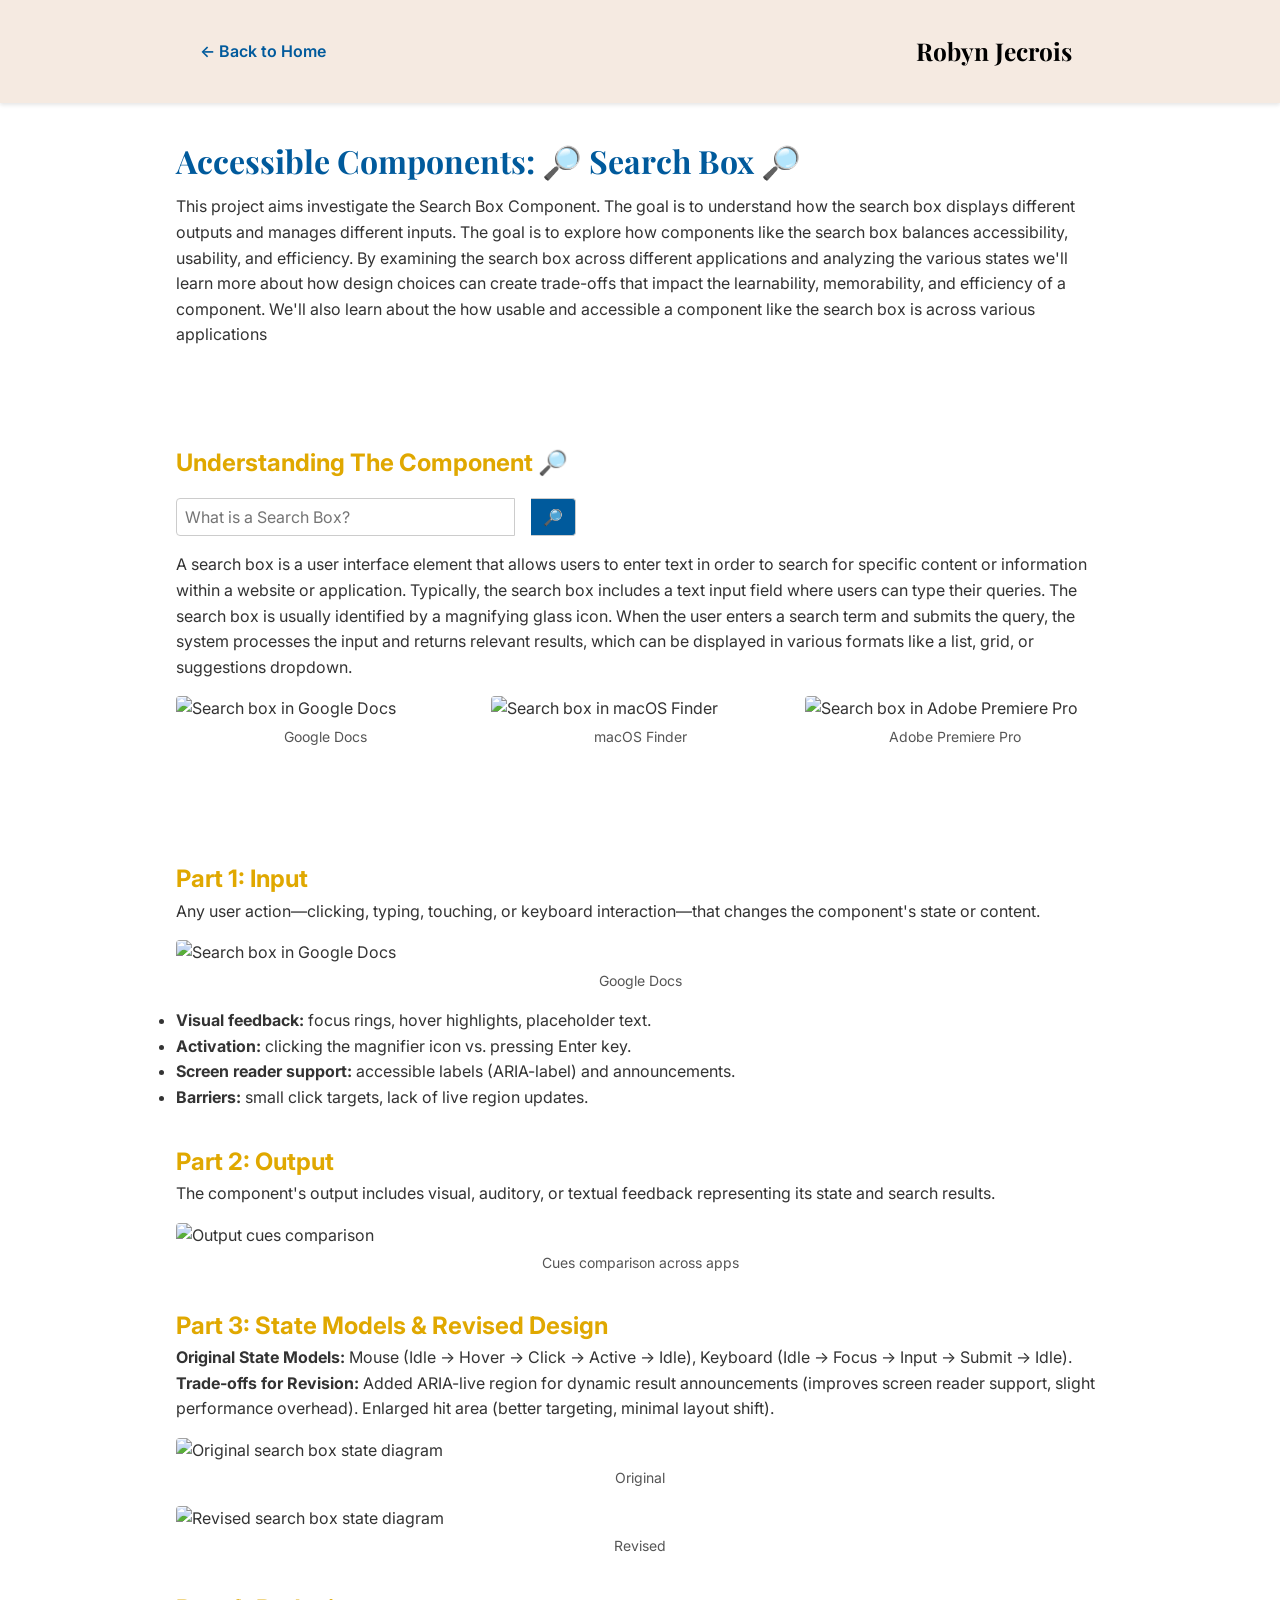
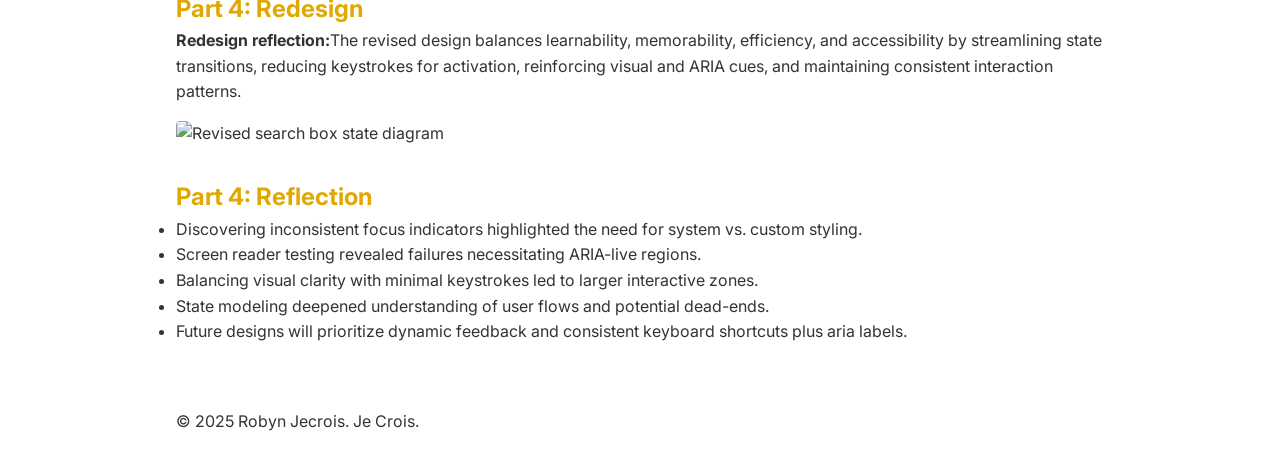
==== index.html @ f4dc9be3 "save" ====
<!DOCTYPE html>
<html lang="en">
<head>
  <meta charset="UTF-8" />
  <meta name="viewport" content="width=device-width, initial-scale=1.0" />
  <title>Accessible Components: Search Box | Robyn Jecrois Portfolio</title>
  <!-- Google Fonts -->
  <link href="https://fonts.googleapis.com/css2?family=Inter:wght@400;600&family=Playfair+Display:wght@700&display=swap" rel="stylesheet" />
  <!-- Site Styles -->
  <link rel="stylesheet" href="styles.css" />
    <link rel="stylesheet" href="searchbox.css" />
  <style>
    .project-detail h2 { font-family: 'Playfair Display', serif; font-size: 2rem; color: var(--accent-blue); margin-bottom: 0.5rem; }
    .project-detail h3 { font-size: 1.5rem; margin-top: 2rem; color: var(--accent-gold); }
    .project-image { width: 100%; height: auto; border-radius: 4px; }
    table.compare { width: 100%; border-collapse: collapse; margin-top: 1rem; }
    table.compare th, table.compare td { border: 1px solid #ccc; padding: 0.5rem; text-align: left; }
    figure { margin: 1rem 0; }
    figcaption { font-size: 0.875rem; color: #555; text-align: center; margin-top: 0.25rem; }
  </style>
</head>
<body>
  <!-- Header / Navigation -->
  <header>
        

    <nav class="container">
        <a href="https://robynno.github.io/portfolio-website/" class="back-link">&larr; Back to Home</a>
      <a href="index.html" class="logo">Robyn Jecrois</a>

    </nav>
  </header>

  <main class="container project-detail">
    <h2>Accessible Components: 🔎 Search Box 🔎</h2>
    <p> This project aims investigate the Search Box Component. The goal is to understand how
        the search box displays different outputs and manages different inputs.
        The goal is to explore how components like the search box balances
        accessibility, usability, and efficiency. By examining the search box
        across different applications and analyzing the various states we'll
        learn more about how design choices can create trade-offs that impact
        the learnability, memorability, and efficiency of a component. We'll
        also learn about the how usable and accessible a component like the
        search box is across various applications</p>
        <!-- New Section: What is a Search Box -->
    <section aria-labelledby="what-is-search-label">
      <h3 id="what-is-search-label">Understanding The Component  🔎</span></h3>
      <form role="search" aria-describedby="search-desc" class="search-demo">
        <label for="demo-search" class="visually-hidden">Search</label>
        <input type="search" id="demo-search" name="q" placeholder="What is a Search Box?" />
        <button type="submit" aria-label="Submit search">
          <span aria-hidden="true">&#128270;</span>
        </button>
      </form>
      <p id="search-desc">
        A search box is a user interface element that allows users to enter text in order to search for specific content or information within a website or application. Typically, the search box includes a text input field where users can type their queries. The search box is usually identified by a magnifying glass icon. When the user enters a search term and submits the query, the system processes the input and returns relevant results, which can be displayed in various formats like a list, grid, or suggestions dropdown.
      </p>
        <!-- Three-picture row -->
      <div class="row picture-row">
        <figure class="col-4">
          <img src="../img/google-docs.png" alt="Search box in Google Docs" class="project-image" />
          <figcaption>Google Docs</figcaption>
        </figure>
        <figure class="col-4">
          <img src="../img/finder.png" alt="Search box in macOS Finder" class="project-image" />
          <figcaption>macOS Finder</figcaption>
        </figure>
        <figure class="col-4">
          <img src="../img/adobe.png" alt="Search box in Adobe Premiere Pro" class="project-image" />
          <figcaption>Adobe Premiere Pro</figcaption>
        </figure>
      </div>
    </section>

    <!-- Part 1 -->
    <h3>Part 1: Input</h3>
    <p>Any user action—clicking, typing, touching, or keyboard interaction—that changes the component's state or content.</p>
    <div class="row">
      <figure class="col-12 col-md-4">
        <img src="../img/new inputs.png" alt="Search box in Google Docs" class="project-image" />
        <figcaption>Google Docs</figcaption>
      </figure>
    </div>
    <ul>
      <li><strong>Visual feedback:</strong> focus rings, hover highlights, placeholder text.</li>
      <li><strong>Activation:</strong> clicking the magnifier icon vs. pressing Enter key.</li>
      <li><strong>Screen reader support:</strong> accessible labels (ARIA-label) and announcements.</li>
      <li><strong>Barriers:</strong> small click targets, lack of live region updates.</li>
    </ul>

    <!-- Part 2 -->
    <h3>Part 2: Output</h3>
    <p>The component's output includes visual, auditory, or textual feedback representing its state and search results.</p>
    <figure>
      <img src="../img/outputs.png" alt="Output cues comparison" class="project-image" />
      <figcaption>Cues comparison across apps</figcaption>
    </figure>


    <!-- Part 3 -->
    <h3>Part 3: State Models &amp; Revised Design</h3>
    <p><strong>Original State Models:</strong> Mouse (Idle → Hover → Click → Active → Idle), Keyboard (Idle → Focus → Input → Submit → Idle).</p>
    <p><strong>Trade-offs for Revision:</strong> Added ARIA-live region for dynamic result announcements (improves screen reader support, slight performance overhead). Enlarged hit area (better targeting, minimal layout shift).</p>
    <div class="row">
      <figure class="col-6 text-center">
        <img src="../img/original.png" alt="Original search box state diagram" class="project-image" />
        <figcaption>Original</figcaption>
      </figure>
      <figure class="col-6 text-center">
        <img src="../img/revigor.png" alt="Revised search box state diagram" class="project-image" />
        <figcaption>Revised</figcaption>
      </figure>
    </div>

      <!-- Part 4 -->
    <h3>Part 4: Redesign</h3>
        <p><strong>Redesign reflection:</strong>The revised design balances learnability, 
          memorability, efficiency, and accessibility by streamlining state transitions, reducing 
          keystrokes for activation, reinforcing visual and ARIA cues, and maintaining consistent 
          interaction patterns.</p>
           <div class="row">
            <figure class="col-6 text-center"></figure>
                    <img src="../img/design new.png" alt="Revised search box state diagram" class="project-image" />


            </div>



    <!-- Part 5 -->
    <h3>Part 4: Reflection</h3>
    <ul>
      <li>Discovering inconsistent focus indicators highlighted the need for system vs. custom styling.</li>
      <li>Screen reader testing revealed failures necessitating ARIA-live regions.</li>
      <li>Balancing visual clarity with minimal keystrokes led to larger interactive zones.</li>
      <li>State modeling deepened understanding of user flows and potential dead-ends.</li>
      <li>Future designs will prioritize dynamic feedback and consistent keyboard shortcuts plus aria labels.</li>
    </ul>


  </main>

  <!-- Footer -->
  <footer>
    <div class="container">
      <p>&copy; 2025 Robyn Jecrois. Je Crois.</p>
    </div>
  </footer>
</body>
</html>
---- styles.css ----
:root {
  --neutral-sand: #f5eae1;
  --neutral-clay: #d8c3a5;
  --neutral-blush: #ffe5e5;
  --accent-blue: #005a9c;
  --accent-gold: #e0a800;
  --bg-light: #ffffff;


  --font-body: "Inter", sans-serif;
  --font-heading: "Playfair Display", serif;
}

.highlight {
  color: #005a9c;
  font-weight: 400;
  font-size: larger;
  text-decoration: underline;
}

.bubble {
  font-weight: 600;
  color: var(--accent-blue);
}

* {
  box-sizing: border-box;
  margin: 0;
  padding: 0;
}

html {
  scroll-behavior: smooth;
}

body {
  font-family: var(--font-body);
  background-color: var(--bg-light);
  color: #333;
  line-height: 1.6;
}

/* Utility */
.container {
  max-width: 960px;
  margin: 0 auto;
  padding: 2rem 1rem;
}

.btn {
  display: inline-block;
  padding: 0.75rem 1.5rem;
  text-decoration: none;
  border-radius: 9999px;
  font-weight: 600;
}

.btn-primary {
  background-color: var(--accent-blue);
  color: #fff;
}

.btn-primary:hover {
  background-color: #004080;
}

header {
  background: var(--neutral-sand);
  position: sticky;
  top: 0;
  z-index: 10;
  box-shadow: 0 2px 4px rgba(0, 0, 0, 0.1);
}

nav {
  display: flex;
  justify-content: space-between;
  align-items: center;
  padding: 1rem;
}
nav .logo {
  font-family: var(
    --font-heading
  ); 
  font-size: 1.53rem; 
  font-weight: 700; 
  color: black;
}

nav a {
  margin-left: 1.5rem;
  color: #333;
  font-weight: 500;
  text-decoration: none;
}

nav a:hover {
  color: var(--accent-blue);
  background: var(--hover-highlight);
  transform: translateY(-2px);
  text-decoration: underline;
}

section {
  padding: 4rem 0;
}

#hero {
  text-align: center;
  background: var(--neutral-blush);
}

#hero h1 {
  font-family: var(--font-heading);
  font-size: 2.5rem;
  margin-bottom: 1rem;
  color: var(--accent-blue);
}

#hero p {
  font-size: 1.125rem;
  margin-bottom: 2rem;
}


#home.hero {
  text-align: center;
  background: var(--neutral-blush);
  padding: 6rem 0;
}

#home.hero h1 {
  font-family: var(--font-heading);
  font-size: 3rem;
  margin-bottom: 1rem;
  color: var(--accent-blue);
}

#home.hero p {
  font-size: 1.25rem;
  max-width: 600px;
  margin: 0 auto 2rem;
  line-height: 1.5;
  color: #333;
}

#home.hero .btn-primary {
  font-size: 1rem;
  padding: 0.75rem 2rem;
}
.about-section .container {
  display: flex;
  flex-direction: column; 
  align-items: center; 
  gap: 2rem; 
}
.experience-section .container {
  display: flex;
  flex-direction: column; 
  align-items: center; 
  gap: 2rem; 
}


@media (min-width: 768px) {
  .about-section .container {
    flex-direction: row;
    align-items: flex-start;
  }
  .about-image {
    flex: 0 0 40%; 
  }
  .about-text {
    flex: 1;
  }
}


.about-image {
  display: block;
  width: 100%;
  max-width: 300px;
  height: auto;
  object-fit: cover; 
  margin: 0 auto 2rem;
  border-radius: 8px; 
}

#about h2,
#projects h2,
#experience h2,
#contact h2 {
  font-family: var(--font-heading);
  font-size: 2rem;
  margin-bottom: 1rem;
  color: var(--accent-gold);
}

#projects .card {
  border: 1px solid #ddd;
  border-radius: 8px;
  padding: 1.5rem;
  margin-bottom: 2rem;
  background: #f5eae1;
}

#projects .tags {
  margin-top: 0.5rem;
}

.projects-grid {
  display: grid;
  grid-template-columns: repeat(2, 1fr);
  gap: 2rem; 
  margin-top: 1.5rem;
}

/* -------------------------------
   Makiung each card a square
   ------------------------------- */
.card {

  aspect-ratio: 1 / 1;

  background-color: #fff;
  border: 1px solid #e0e0e0;
  border-radius: 8px;
  padding: 1.5rem;


  display: flex;
  flex-direction: column;
  justify-content: space-between;
}


.card h3 {
  margin-top: 0;
}

.card .tags {
  margin-top: auto;
}

#projects .tag {
  display: inline-block;
  background: var(--accent-blue);
  color: #fff;
  border-radius: 4px;
  padding: 0.25rem 0.5rem;
  font-size: 0.875rem;
  margin-right: 0.5rem;
}

form {
  display: grid;
  gap: 1rem;
}

input,
textarea {
  width: 100%;
  padding: 0.75rem;
  border: 1px solid #ccc;
  border-radius: 4px;
  font-family: var(--font-body);
}

textarea {
  min-height: 120px;
  resize: vertical;
}
/* Timeline */
#timeline {
  position: relative;
  padding: 100px 0;
}
#timeline::before {
  content: "";
  background: var(--neutral-clay); 
  width: 5px;
  height: 95%;
  position: absolute;
  left: 50%;
  transform: translateX(-50%);
}


#timeline .timeline-item {
  width: 100%;
  margin-bottom: 70px;
  position: relative;
}


#timeline .timeline-img {
  width: 30px;
  height: 30px;
  background: var(--accent-blue); 
  border-radius: 50%;
  position: absolute;
  left: 50%;
  margin-top: 25px;
  transform: translateX(-50%);
}


#timeline .timeline-content {
  position: relative;
  width: 45%;
  padding: 20px 30px;
  background: var(--bg-light);
  border-radius: 4px;
  box-shadow: 0 20px 25px -15px rgba(0, 0, 0, 0.1);
}
#timeline .timeline-item:nth-child(even) .timeline-content {
  float: right;
}
#timeline .timeline-item:nth-child(odd) .timeline-content {
  float: left;
}


#timeline .timeline-content::after {
  content: "";
  position: absolute;
  top: 30px;
  border-style: solid;
}
#timeline .timeline-item:nth-child(odd) .timeline-content::after {
  right: -15px;
  border-width: 10px 0 10px 15px;
  border-color: transparent transparent transparent var(--bg-light);
}
#timeline .timeline-item:nth-child(even) .timeline-content::after {
  left: -15px;
  border-width: 10px 15px 10px 0;
  border-color: transparent var(--bg-light) transparent transparent;
}

/* responsive down‐shift below tablet */
@media (max-width: 768px) {
  #timeline::before {
    left: 20px;
  }
  #timeline .timeline-img {
    left: 20px;
  }
  #timeline .timeline-content {
    width: auto;
    margin-left: 70px;
    float: none !important;
  }
}



header nav .nav-links {
  margin-left: auto;
  display: flex;
  gap: 1.5rem; 
}

header nav .back-link {
  font-family: var(--font-body);
  color: var(--accent-blue);
  text-decoration: none;
  font-weight: 600;
  margin-right: 1.5rem;
}
header nav .back-link:hover {
  text-decoration: underline;
}

header nav .logo {
  margin-right: 2rem;
}
---- searchbox.css ----
.visually-hidden {
  position: absolute;
  width: 1px;
  height: 1px;
  margin: -1px;
  padding: 0;
  overflow: hidden;
  clip: rect(0, 0, 0, 0);
  white-space: nowrap;
  border: 0;
}


.search-demo {
  display: flex;
  max-width: 400px;
  margin: 1rem 0;
}


.search-demo input[type="search"] {
  flex: 1;
  padding: 0.5rem;
  border: 1px solid #ccc;
  border-radius: 4px 0 0 4px;
  font-size: 1rem;
}


.search-demo button {
  display: inline-flex;
  align-items: center;
  justify-content: center;
  padding: 0 0.75rem;
  border: 1px solid #ccc;
  border-left: none;
  background: var(--accent-blue);
  color: #fff;
  border-radius: 0 4px 4px 0;
  cursor: pointer;
  font-size: 1rem;
}

.search-demo button:hover {
  background: #004080;
}
.picture-row {
  display: flex;
  gap: 1rem;
  margin: 1rem 0;
}
.picture-row figure {
  flex: 1;
  margin: 0;
}
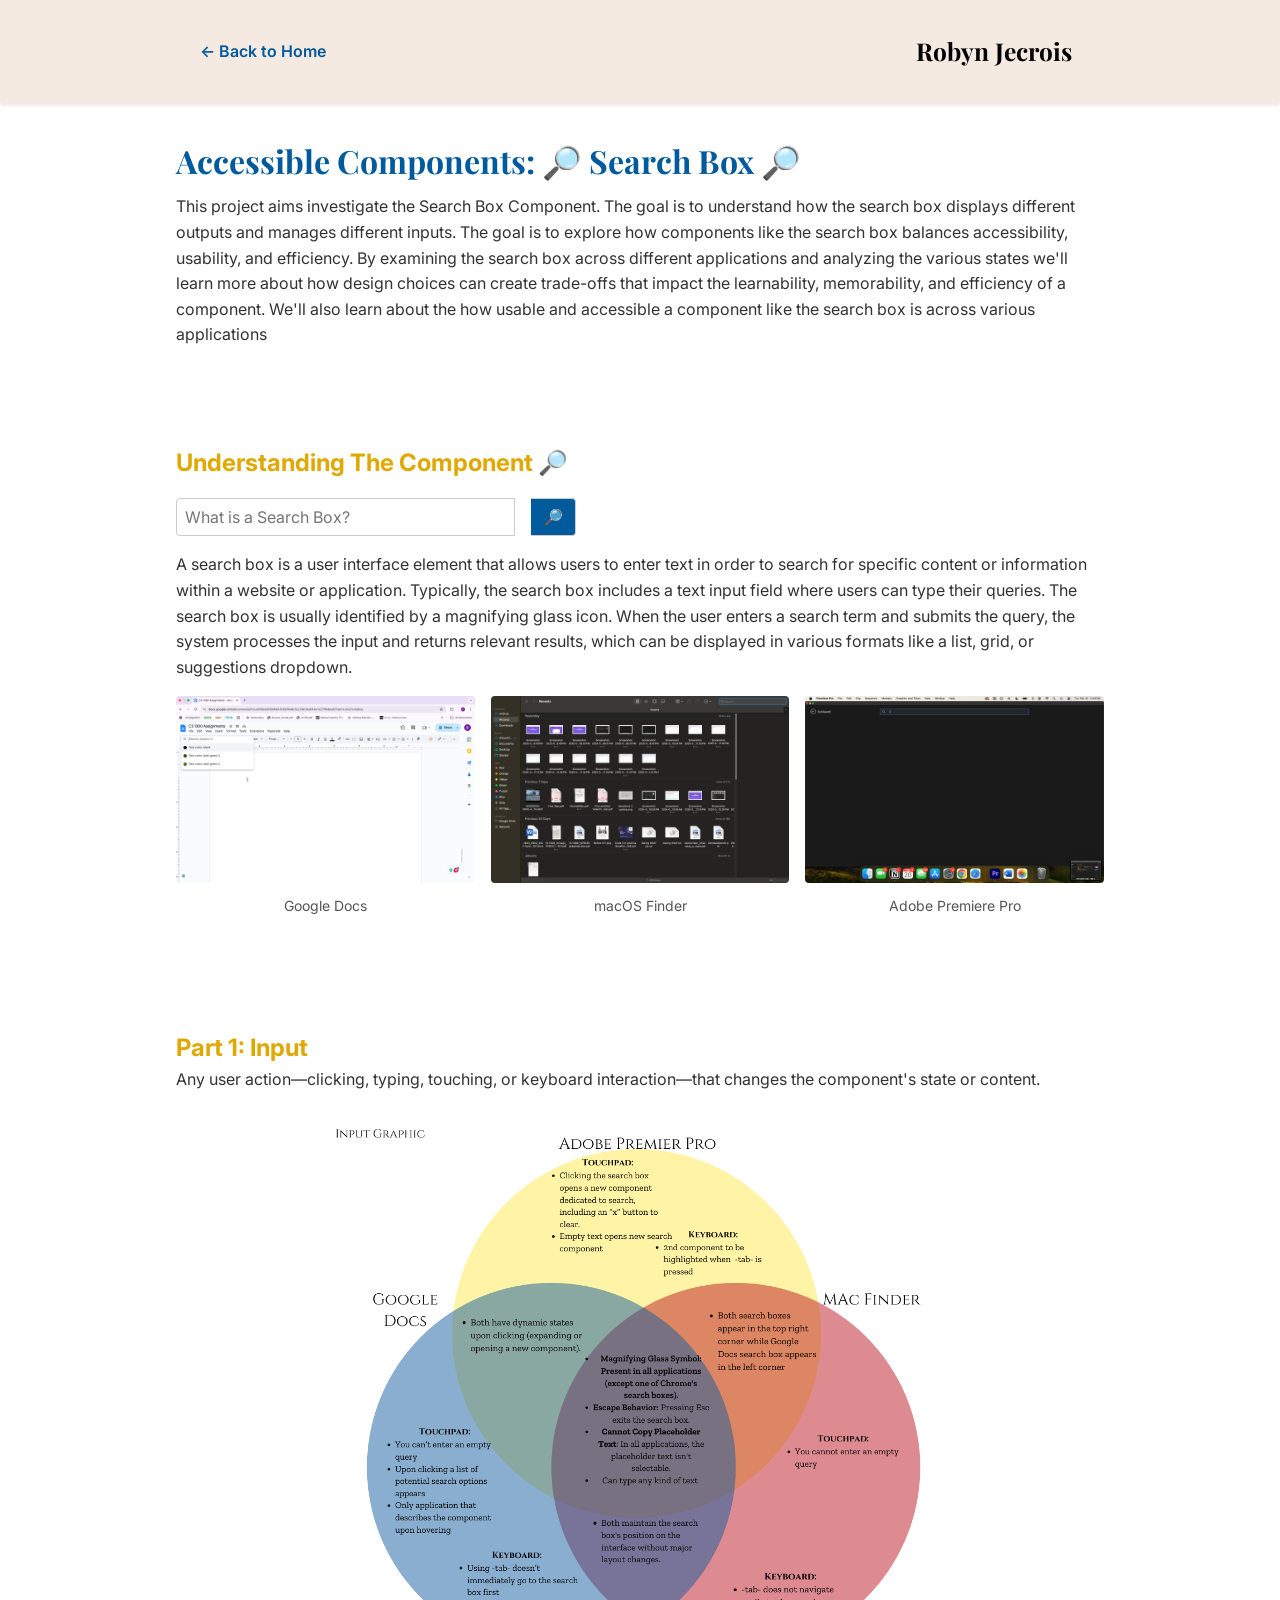
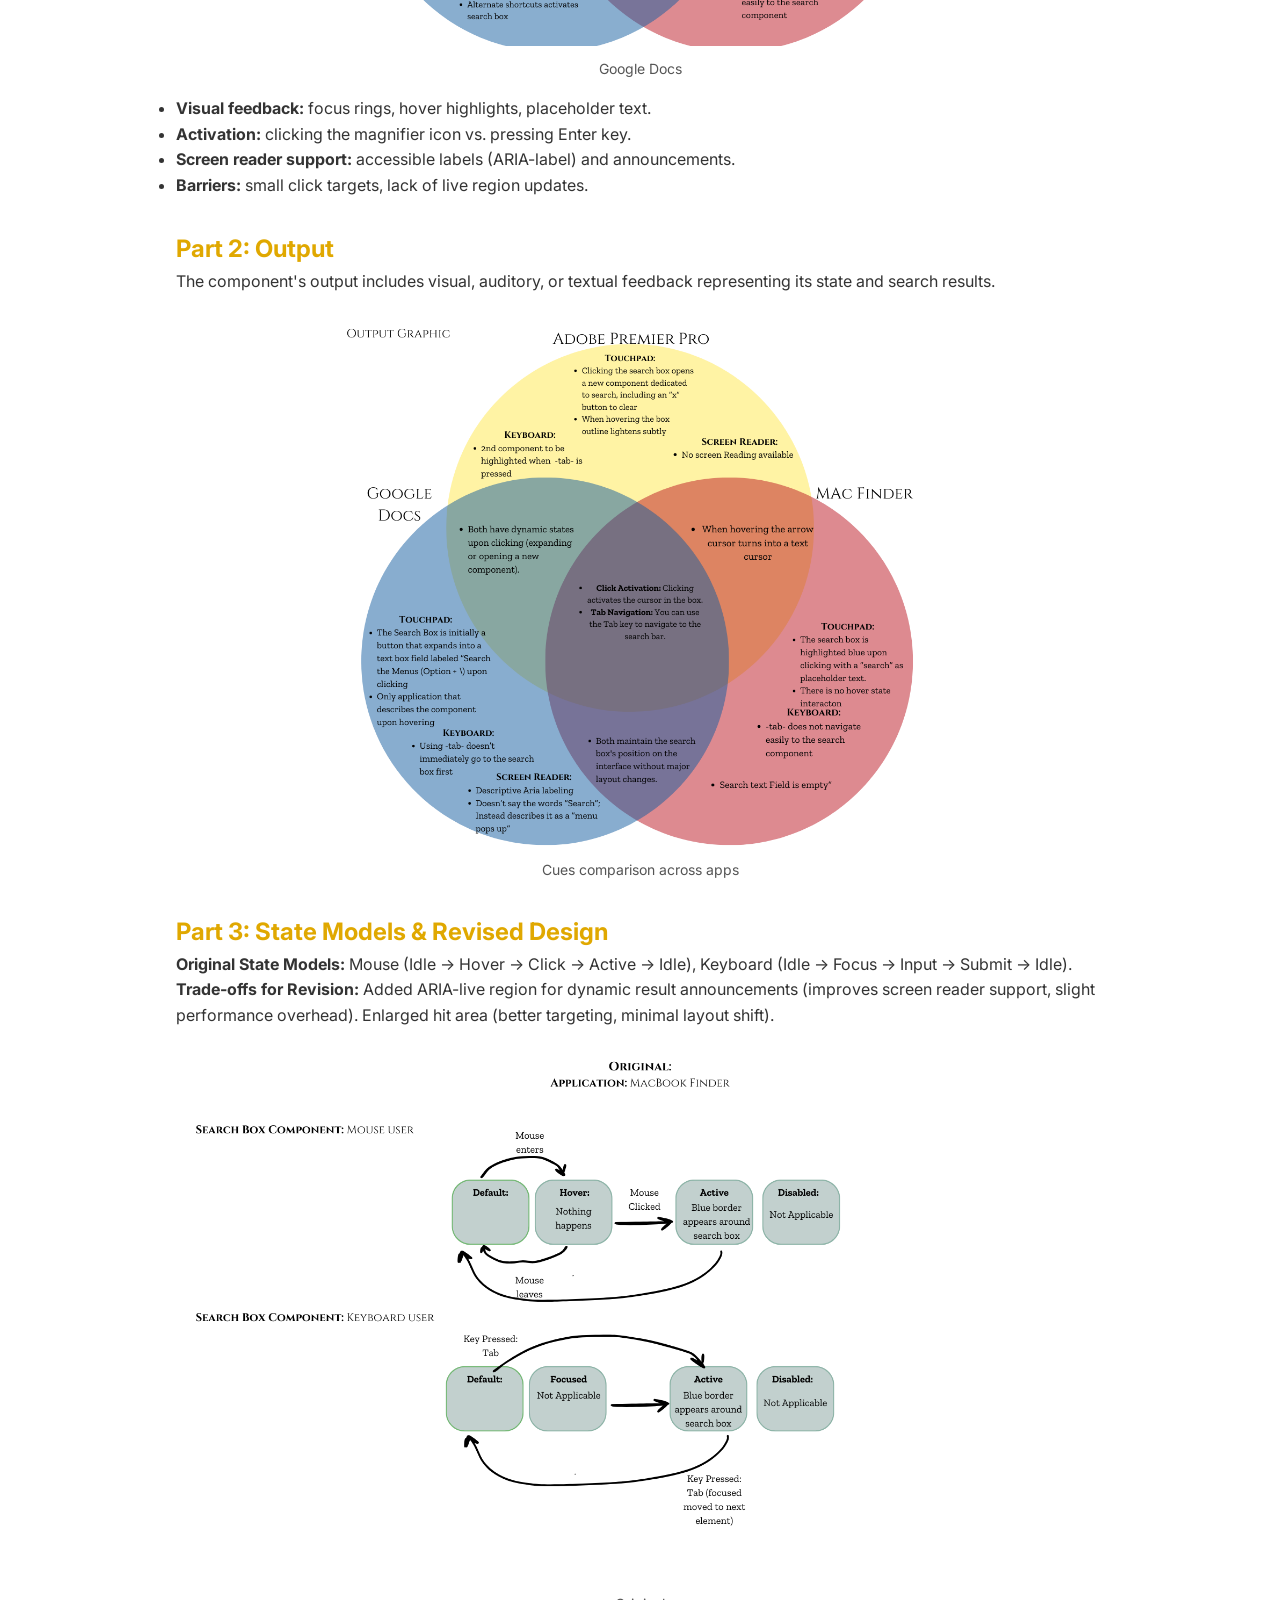
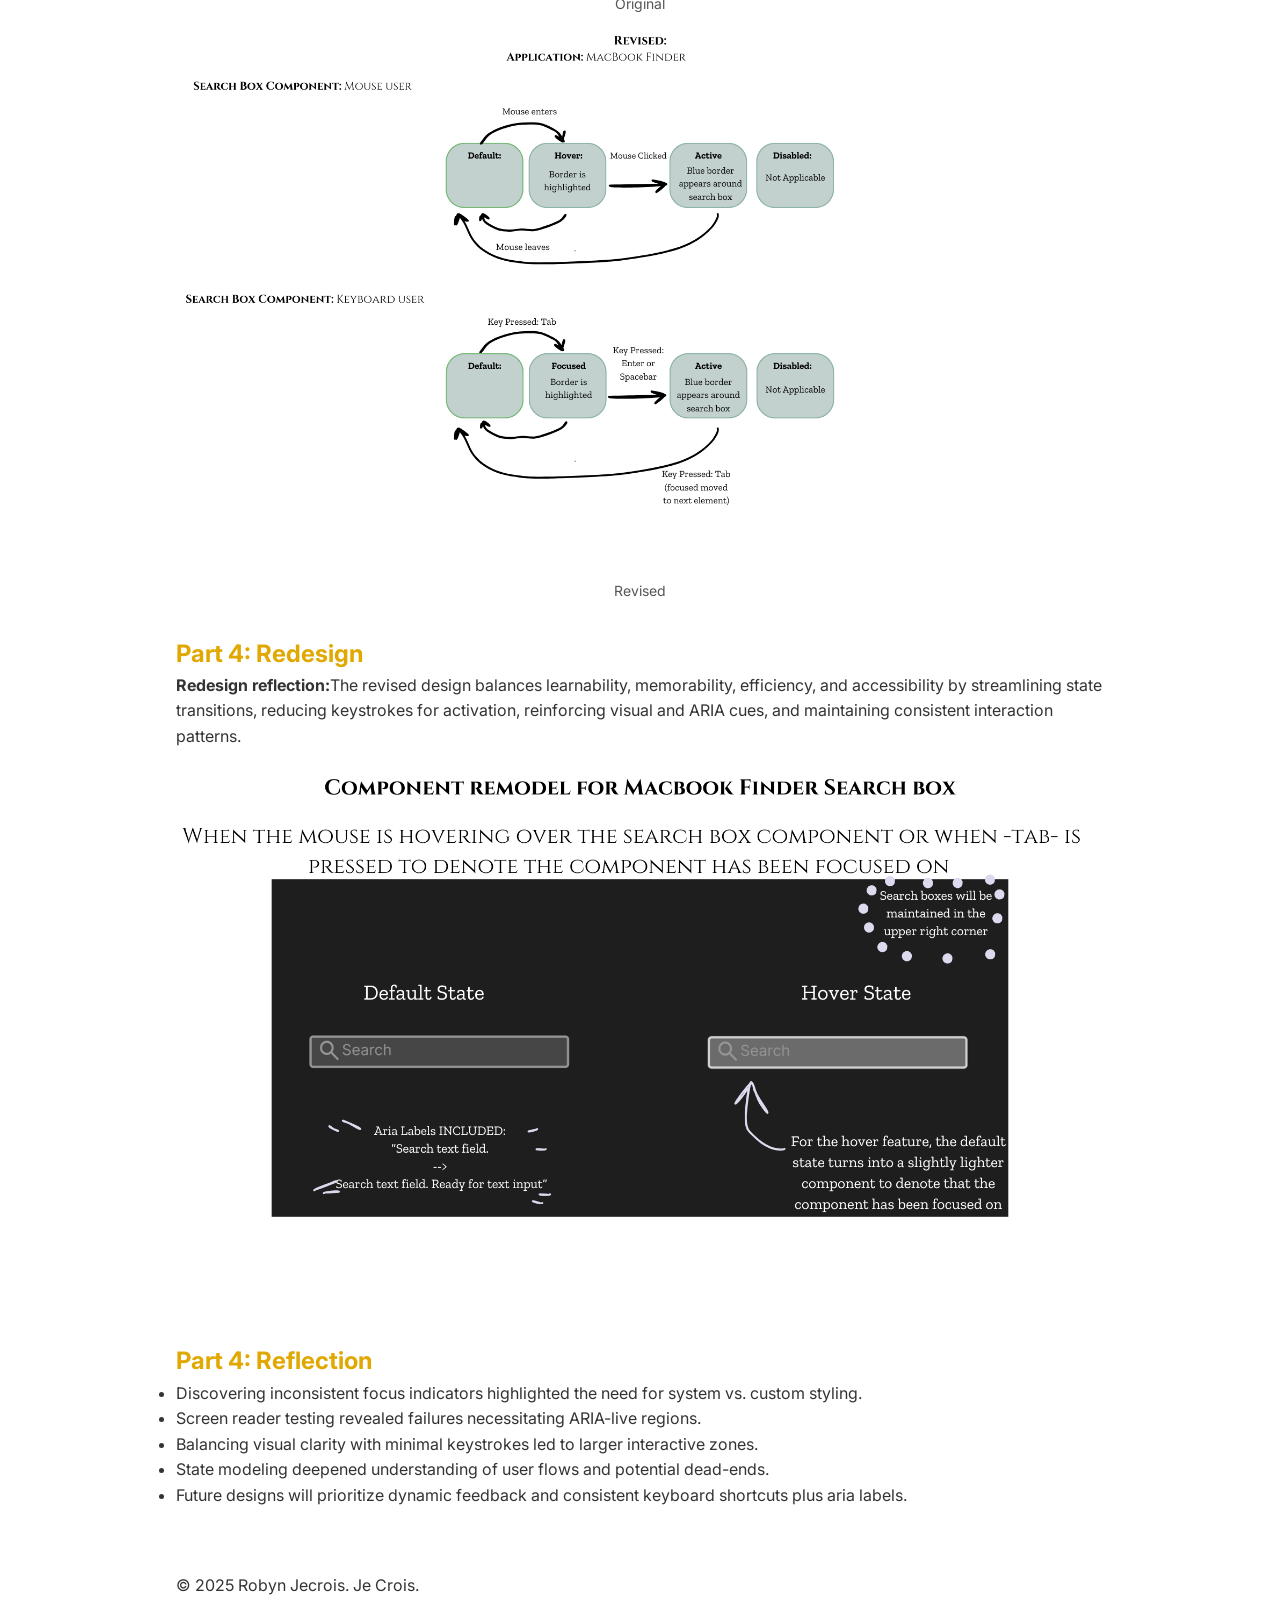
==== commit 4af160e6: "brotherrrr" ====
--- a/index.html
+++ b/index.html
@@ -58,15 +58,15 @@
         <!-- Three-picture row -->
       <div class="row picture-row">
         <figure class="col-4">
-          <img src="../img/google-docs.png" alt="Search box in Google Docs" class="project-image" />
+          <img src="img/google-docs.png" alt="Search box in Google Docs" class="project-image" />
           <figcaption>Google Docs</figcaption>
         </figure>
         <figure class="col-4">
-          <img src="../img/finder.png" alt="Search box in macOS Finder" class="project-image" />
+          <img src="img/finder.png" alt="Search box in macOS Finder" class="project-image" />
           <figcaption>macOS Finder</figcaption>
         </figure>
         <figure class="col-4">
-          <img src="../img/adobe.png" alt="Search box in Adobe Premiere Pro" class="project-image" />
+          <img src="img/adobe.png" alt="Search box in Adobe Premiere Pro" class="project-image" />
           <figcaption>Adobe Premiere Pro</figcaption>
         </figure>
       </div>
@@ -77,7 +77,7 @@
     <p>Any user action—clicking, typing, touching, or keyboard interaction—that changes the component's state or content.</p>
     <div class="row">
       <figure class="col-12 col-md-4">
-        <img src="../img/new inputs.png" alt="Search box in Google Docs" class="project-image" />
+        <img src="img/new inputs.png" alt="Search box in Google Docs" class="project-image" />
         <figcaption>Google Docs</figcaption>
       </figure>
     </div>
@@ -92,7 +92,7 @@
     <h3>Part 2: Output</h3>
     <p>The component's output includes visual, auditory, or textual feedback representing its state and search results.</p>
     <figure>
-      <img src="../img/outputs.png" alt="Output cues comparison" class="project-image" />
+      <img src="img/outputs.png" alt="Output cues comparison" class="project-image" />
       <figcaption>Cues comparison across apps</figcaption>
     </figure>
 
@@ -103,11 +103,11 @@
     <p><strong>Trade-offs for Revision:</strong> Added ARIA-live region for dynamic result announcements (improves screen reader support, slight performance overhead). Enlarged hit area (better targeting, minimal layout shift).</p>
     <div class="row">
       <figure class="col-6 text-center">
-        <img src="../img/original.png" alt="Original search box state diagram" class="project-image" />
+        <img src="img/original.png" alt="Original search box state diagram" class="project-image" />
         <figcaption>Original</figcaption>
       </figure>
       <figure class="col-6 text-center">
-        <img src="../img/revigor.png" alt="Revised search box state diagram" class="project-image" />
+        <img src="img/revigor.png" alt="Revised search box state diagram" class="project-image" />
         <figcaption>Revised</figcaption>
       </figure>
     </div>
@@ -120,7 +120,7 @@
           interaction patterns.</p>
            <div class="row">
             <figure class="col-6 text-center"></figure>
-                    <img src="../img/design new.png" alt="Revised search box state diagram" class="project-image" />
+                    <img src="img/design new.png" alt="Revised search box state diagram" class="project-image" />
 
 
             </div>
